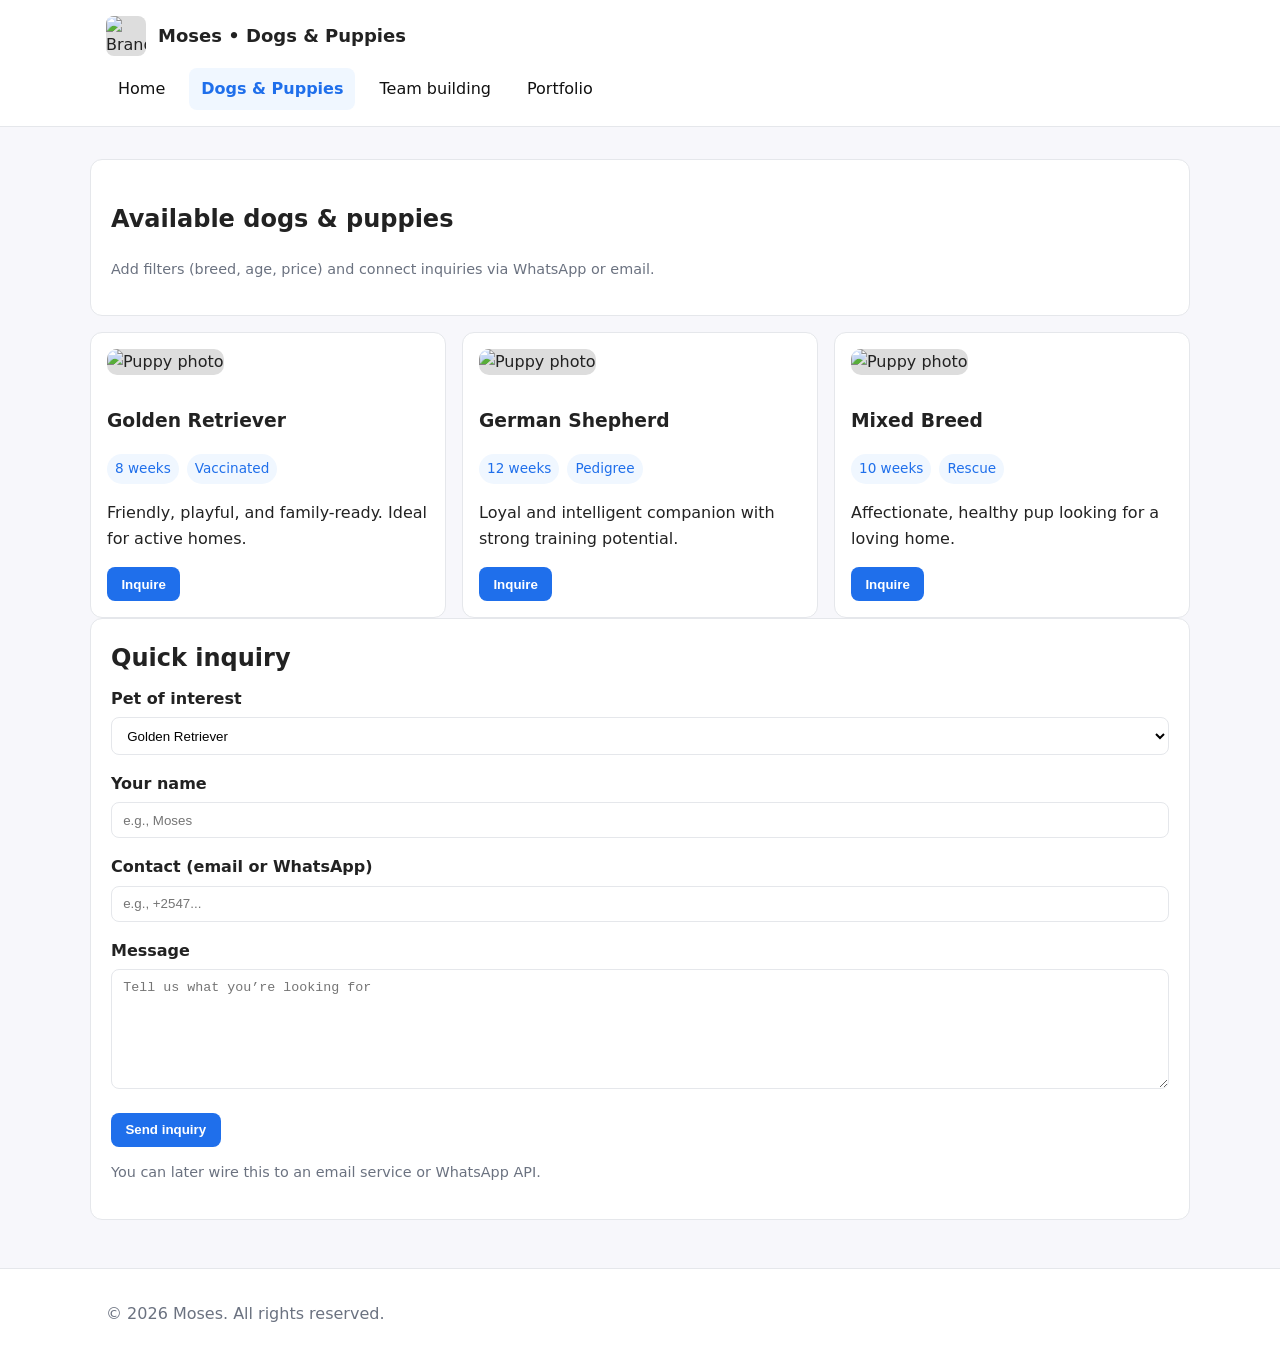
==== dogs.html @ 899905d6 "dogs" ====
<!doctype html>
<html lang="en">
<head>
  <meta charset="utf-8" />
  <meta name="viewport" content="width=device-width,initial-scale=1" />
  <title>Dogs & Puppies · Moses</title>
  <link rel="stylesheet" href="css/styles.css" />
</head>
<body>
  <header class="header">
    <div class="container">
      <div class="brand">
        <img src="images/logo.png" alt="Brand logo" />
        <div class="brand-title">Moses • Dogs & Puppies</div>
      </div>
      <nav class="nav" aria-label="Primary">
        <a href="index.html">Home</a>
        <a href="dogs.html" class="active">Dogs & Puppies</a>
        <a href="team.html">Team building</a>
        <a href="portfolio.html">Portfolio</a>
      </nav>
    </div>
  </header>

  <main class="main container">
    <section class="section">
      <h1>Available dogs & puppies</h1>
      <p class="helper">Add filters (breed, age, price) and connect inquiries via WhatsApp or email.</p>
    </section>

    <div class="grid">
      <article class="card col-4" aria-label="Listing">
        <img src="images/dog-1.jpg" alt="Puppy photo" />
        <h3>Golden Retriever</h3>
        <p><span class="badge">8 weeks</span><span class="badge">Vaccinated</span></p>
        <p>Friendly, playful, and family-ready. Ideal for active homes.</p>
        <button class="button">Inquire</button>
      </article>

      <article class="card col-4" aria-label="Listing">
        <img src="images/dog-2.jpg" alt="Puppy photo" />
        <h3>German Shepherd</h3>
        <p><span class="badge">12 weeks</span><span class="badge">Pedigree</span></p>
        <p>Loyal and intelligent companion with strong training potential.</p>
        <button class="button">Inquire</button>
      </article>

      <article class="card col-4" aria-label="Listing">
        <img src="images/dog-3.jpg" alt="Puppy photo" />
        <h3>Mixed Breed</h3>
        <p><span class="badge">10 weeks</span><span class="badge">Rescue</span></p>
        <p>Affectionate, healthy pup looking for a loving home.</p>
        <button class="button">Inquire</button>
      </article>
    </div>

    <section class="section">
      <h2>Quick inquiry</h2>
      <form aria-label="Inquiry form">
        <div class="field">
          <label for="pet">Pet of interest</label>
          <select id="pet" name="pet">
            <option value="golden-retriever">Golden Retriever</option>
            <option value="german-shepherd">German Shepherd</option>
            <option value="mixed-breed">Mixed Breed</option>
          </select>
        </div>
        <div class="field">
          <label for="name">Your name</label>
          <input id="name" type="text" name="name" placeholder="e.g., Moses" />
        </div>
        <div class="field">
          <label for="contact">Contact (email or WhatsApp)</label>
          <input id="contact" type="text" name="contact" placeholder="e.g., +2547..." />
        </div>
        <div class="field">
          <label for="message">Message</label>
          <textarea id="message" name="message" placeholder="Tell us what you’re looking for"></textarea>
        </div>
        <button class="button" type="submit">Send inquiry</button>
        <p class="helper">You can later wire this to an email service or WhatsApp API.</p>
      </form>
    </section>
  </main>

  <footer class="footer">
    <div class="container">© 2026 Moses. All rights reserved.</div>
  </footer>
</body>
</html>
---- css/styles.css ----
/* ====== Base reset & variables ====== */
* { box-sizing: border-box; }
html { font-size: 16px; }
body {
  margin: 0;
  font-family: system-ui, -apple-system, Segoe UI, Roboto, Ubuntu, "Helvetica Neue", Arial, sans-serif;
  color: #222;
  background: #f7f7fb;
  line-height: 1.6;
}

:root {
  --brand: #1f6feb;
  --brand-dark: #164ea8;
  --bg: #ffffff;
  --muted: #6b7280;
  --border: #e5e7eb;
  --accent: #f0f7ff;
  --maxw: 1100px;
}

/* ====== Layout ====== */
.header {
  background: var(--bg);
  border-bottom: 1px solid var(--border);
  position: sticky;
  top: 0;
  z-index: 50;
}
.container {
  max-width: var(--maxw);
  margin: 0 auto;
  padding: 1rem;
}
.brand {
  display: flex;
  align-items: center;
  gap: 0.75rem;
}
.brand img {
  width: 40px; height: 40px; border-radius: 8px; object-fit: cover; background: #ddd;
}
.brand-title {
  font-weight: 700;
  font-size: 1.125rem;
}

.nav {
  display: flex;
  gap: 0.75rem;
  flex-wrap: wrap;
  margin-top: 0.75rem;
}
.nav a {
  color: #111;
  text-decoration: none;
  padding: 0.5rem 0.75rem;
  border-radius: 8px;
}
.nav a:hover {
  background: var(--accent);
}
.nav a.active {
  color: var(--brand);
  background: var(--accent);
  font-weight: 600;
}

.main {
  padding: 2rem 0;
}
.section {
  background: var(--bg);
  border: 1px solid var(--border);
  border-radius: 12px;
  padding: 1.25rem;
  margin-bottom: 1rem;
}

.section h2 {
  margin: 0 0 0.5rem 0;
}

.grid {
  display: grid;
  grid-template-columns: repeat(12, 1fr);
  gap: 1rem;
}
.col-12 { grid-column: span 12; }
.col-6 { grid-column: span 6; }
.col-4 { grid-column: span 4; }
@media (max-width: 800px) {
  .col-6, .col-4 { grid-column: span 12; }
}

/* ====== Cards & forms ====== */
.card {
  border: 1px solid var(--border);
  border-radius: 12px;
  background: var(--bg);
  padding: 1rem;
}
.card img {
  width: 100%;
  height: 180px;
  object-fit: cover;
  border-radius: 10px;
  background: #ddd;
  margin-bottom: 0.75rem;
}
.badge {
  display: inline-block;
  padding: 0.25rem 0.5rem;
  border-radius: 999px;
  background: var(--accent);
  color: var(--brand);
  font-size: 0.85rem;
  margin-right: 0.5rem;
}

form .field {
  margin-bottom: 1rem;
}
label {
  display: block;
  font-weight: 600;
  margin-bottom: 0.35rem;
}
input[type="text"],
input[type="email"],
input[type="tel"],
select,
textarea {
  width: 100%;
  padding: 0.6rem 0.7rem;
  border: 1px solid var(--border);
  border-radius: 8px;
  background: #fff;
}
textarea { min-height: 120px; }

.button {
  display: inline-block;
  padding: 0.6rem 0.9rem;
  border-radius: 8px;
  border: none;
  background: var(--brand);
  color: #fff;
  font-weight: 600;
  cursor: pointer;
}
.button:hover { background: var(--brand-dark); }

.helper {
  color: var(--muted);
  font-size: 0.9rem;
}

/* ====== Footer ====== */
.footer {
  border-top: 1px solid var(--border);
  background: var(--bg);
  color: var(--muted);
  padding: 1rem 0;
}
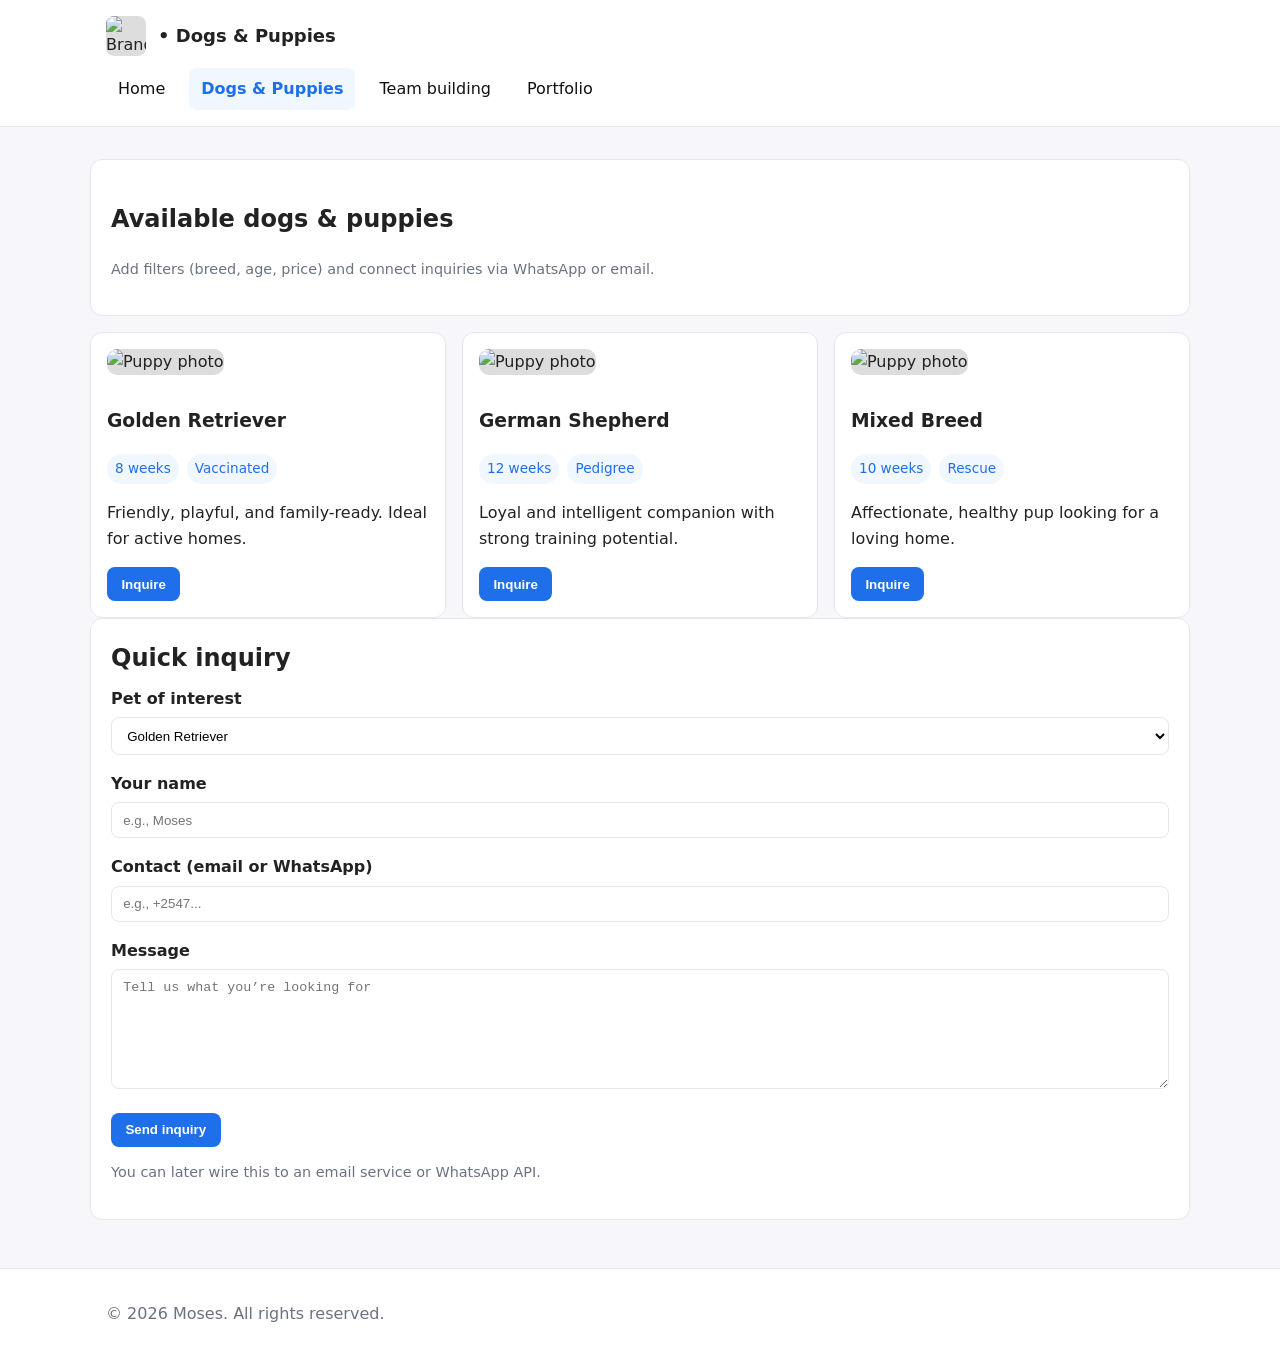
==== commit bd13cedd: "edit" ====
--- a/dogs.html
+++ b/dogs.html
@@ -3,7 +3,7 @@
 <head>
   <meta charset="utf-8" />
   <meta name="viewport" content="width=device-width,initial-scale=1" />
-  <title>Dogs & Puppies · Moses</title>
+  <title>Dogs & Puppies · </title>
   <link rel="stylesheet" href="css/styles.css" />
 </head>
 <body>
@@ -11,7 +11,7 @@
     <div class="container">
       <div class="brand">
         <img src="images/logo.png" alt="Brand logo" />
-        <div class="brand-title">Moses • Dogs & Puppies</div>
+        <div class="brand-title">• Dogs & Puppies</div>
       </div>
       <nav class="nav" aria-label="Primary">
         <a href="index.html">Home</a>
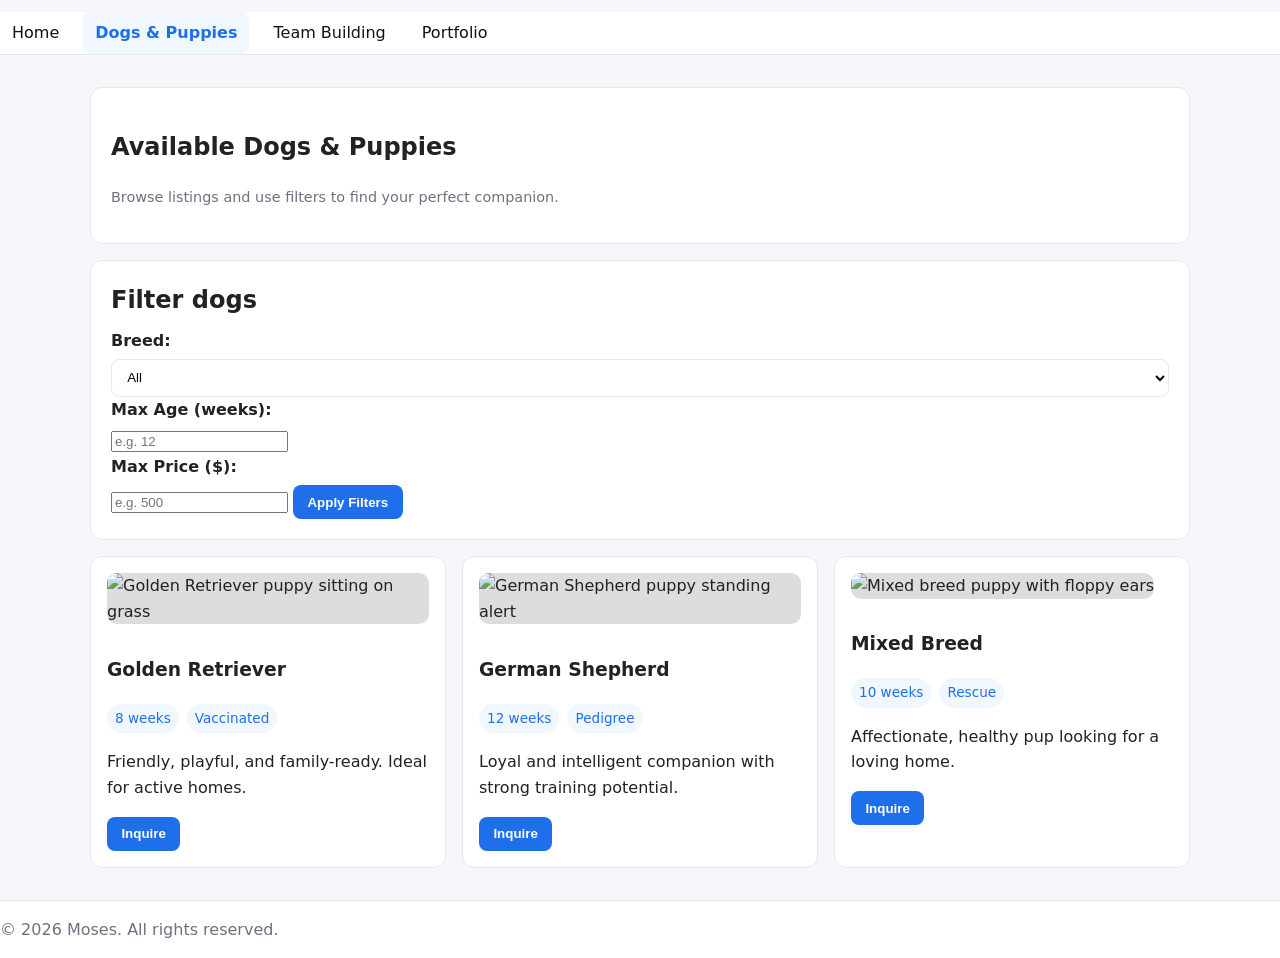
==== commit 0c58164b: "dog page" ====
--- a/dogs.html
+++ b/dogs.html
@@ -3,88 +3,141 @@
 <head>
   <meta charset="utf-8" />
   <meta name="viewport" content="width=device-width,initial-scale=1" />
-  <title>Dogs & Puppies · </title>
+  <title>Dogs & Puppies · Moses</title>
   <link rel="stylesheet" href="css/styles.css" />
 </head>
 <body>
+  <!-- Header + Nav -->
   <header class="header">
-    <div class="container">
-      <div class="brand">
-        <img src="images/logo.png" alt="Brand logo" />
-        <div class="brand-title">• Dogs & Puppies</div>
-      </div>
-      <nav class="nav" aria-label="Primary">
-        <a href="index.html">Home</a>
-        <a href="dogs.html" class="active">Dogs & Puppies</a>
-        <a href="team.html">Team building</a>
-        <a href="portfolio.html">Portfolio</a>
-      </nav>
-    </div>
+    <nav class="nav" aria-label="Primary navigation">
+      <a href="index.html">Home</a>
+      <a href="dogs.html">Dogs & Puppies</a>
+      <a href="team.html">Team Building</a>
+      <a href="portfolio.html">Portfolio</a>
+    </nav>
   </header>
 
+  <!-- Main content -->
   <main class="main container">
     <section class="section">
-      <h1>Available dogs & puppies</h1>
-      <p class="helper">Add filters (breed, age, price) and connect inquiries via WhatsApp or email.</p>
+      <h1>Available Dogs & Puppies</h1>
+      <p class="helper">Browse listings and use filters to find your perfect companion.</p>
     </section>
 
-    <div class="grid">
-      <article class="card col-4" aria-label="Listing">
-        <img src="images/dog-1.jpg" alt="Puppy photo" />
+    <!-- Filter controls -->
+    <section class="section" aria-label="Filter options">
+      <h2>Filter dogs</h2>
+      <label for="breed">Breed:</label>
+      <select id="breed">
+        <option value="">All</option>
+        <option value="golden-retriever">Golden Retriever</option>
+        <option value="german-shepherd">German Shepherd</option>
+        <option value="mixed-breed">Mixed Breed</option>
+      </select>
+
+      <label for="age">Max Age (weeks):</label>
+      <input type="number" id="age" placeholder="e.g. 12" />
+
+      <label for="price">Max Price ($):</label>
+      <input type="number" id="price" placeholder="e.g. 500" />
+
+      <button class="button" id="filterBtn">Apply Filters</button>
+    </section>
+
+    <!-- Dog listings -->
+    <div class="grid" aria-label="Dog listings">
+      <article class="card col-4" 
+               data-breed="golden-retriever" 
+               data-age="8" 
+               data-price="400"
+               aria-label="Golden Retriever puppy">
+        <img 
+          src="images/dog-1-small.jpg" 
+          srcset="images/dog-1-small.jpg 480w, images/dog-1-medium.jpg 800w, images/dog-1-large.jpg 1200w" 
+          sizes="(max-width: 600px) 480px, (max-width: 1000px) 800px, 1200px"
+          alt="Golden Retriever puppy sitting on grass"
+          loading="lazy" />
         <h3>Golden Retriever</h3>
         <p><span class="badge">8 weeks</span><span class="badge">Vaccinated</span></p>
         <p>Friendly, playful, and family-ready. Ideal for active homes.</p>
         <button class="button">Inquire</button>
       </article>
 
-      <article class="card col-4" aria-label="Listing">
-        <img src="images/dog-2.jpg" alt="Puppy photo" />
+      <article class="card col-4" 
+               data-breed="german-shepherd" 
+               data-age="12" 
+               data-price="600"
+               aria-label="German Shepherd puppy">
+        <img 
+          src="images/dog-2-small.jpg" 
+          srcset="images/dog-2-small.jpg 480w, images/dog-2-medium.jpg 800w, images/dog-2-large.jpg 1200w" 
+          sizes="(max-width: 600px) 480px, (max-width: 1000px) 800px, 1200px"
+          alt="German Shepherd puppy standing alert"
+          loading="lazy" />
         <h3>German Shepherd</h3>
         <p><span class="badge">12 weeks</span><span class="badge">Pedigree</span></p>
         <p>Loyal and intelligent companion with strong training potential.</p>
         <button class="button">Inquire</button>
       </article>
 
-      <article class="card col-4" aria-label="Listing">
-        <img src="images/dog-3.jpg" alt="Puppy photo" />
+      <article class="card col-4" 
+               data-breed="mixed-breed" 
+               data-age="10" 
+               data-price="250"
+               aria-label="Mixed breed puppy">
+        <img 
+          src="images/dog-3-small.jpg" 
+          srcset="images/dog-3-small.jpg 480w, images/dog-3-medium.jpg 800w, images/dog-3-large.jpg 1200w" 
+          sizes="(max-width: 600px) 480px, (max-width: 1000px) 800px, 1200px"
+          alt="Mixed breed puppy with floppy ears"
+          loading="lazy" />
         <h3>Mixed Breed</h3>
         <p><span class="badge">10 weeks</span><span class="badge">Rescue</span></p>
         <p>Affectionate, healthy pup looking for a loving home.</p>
         <button class="button">Inquire</button>
       </article>
     </div>
-
-    <section class="section">
-      <h2>Quick inquiry</h2>
-      <form aria-label="Inquiry form">
-        <div class="field">
-          <label for="pet">Pet of interest</label>
-          <select id="pet" name="pet">
-            <option value="golden-retriever">Golden Retriever</option>
-            <option value="german-shepherd">German Shepherd</option>
-            <option value="mixed-breed">Mixed Breed</option>
-          </select>
-        </div>
-        <div class="field">
-          <label for="name">Your name</label>
-          <input id="name" type="text" name="name" placeholder="e.g., Moses" />
-        </div>
-        <div class="field">
-          <label for="contact">Contact (email or WhatsApp)</label>
-          <input id="contact" type="text" name="contact" placeholder="e.g., +2547..." />
-        </div>
-        <div class="field">
-          <label for="message">Message</label>
-          <textarea id="message" name="message" placeholder="Tell us what you’re looking for"></textarea>
-        </div>
-        <button class="button" type="submit">Send inquiry</button>
-        <p class="helper">You can later wire this to an email service or WhatsApp API.</p>
-      </form>
-    </section>
   </main>
 
+  <!-- Footer -->
   <footer class="footer">
-    <div class="container">© 2026 Moses. All rights reserved.</div>
+    © 2026 Moses. All rights reserved.
   </footer>
+
+  <!-- Scripts -->
+  <script>
+    // Active nav state
+    document.addEventListener("DOMContentLoaded", () => {
+      const navLinks = document.querySelectorAll(".nav a");
+      const current = window.location.pathname.split("/").pop();
+      navLinks.forEach(link => {
+        if (link.getAttribute("href") === current) {
+          link.classList.add("active");
+        } else {
+          link.classList.remove("active");
+        }
+      });
+    });
+
+    // Filters
+    document.getElementById("filterBtn").addEventListener("click", () => {
+      const breed = document.getElementById("breed").value;
+      const age = parseInt(document.getElementById("age").value);
+      const price = parseInt(document.getElementById("price").value);
+
+      document.querySelectorAll(".card").forEach(card => {
+        const cardBreed = card.dataset.breed;
+        const cardAge = parseInt(card.dataset.age);
+        const cardPrice = parseInt(card.dataset.price);
+
+        let visible = true;
+        if (breed && cardBreed !== breed) visible = false;
+        if (age && cardAge > age) visible = false;
+        if (price && cardPrice > price) visible = false;
+
+        card.style.display = visible ? "block" : "none";
+      });
+    });
+  </script>
 </body>
 </html>
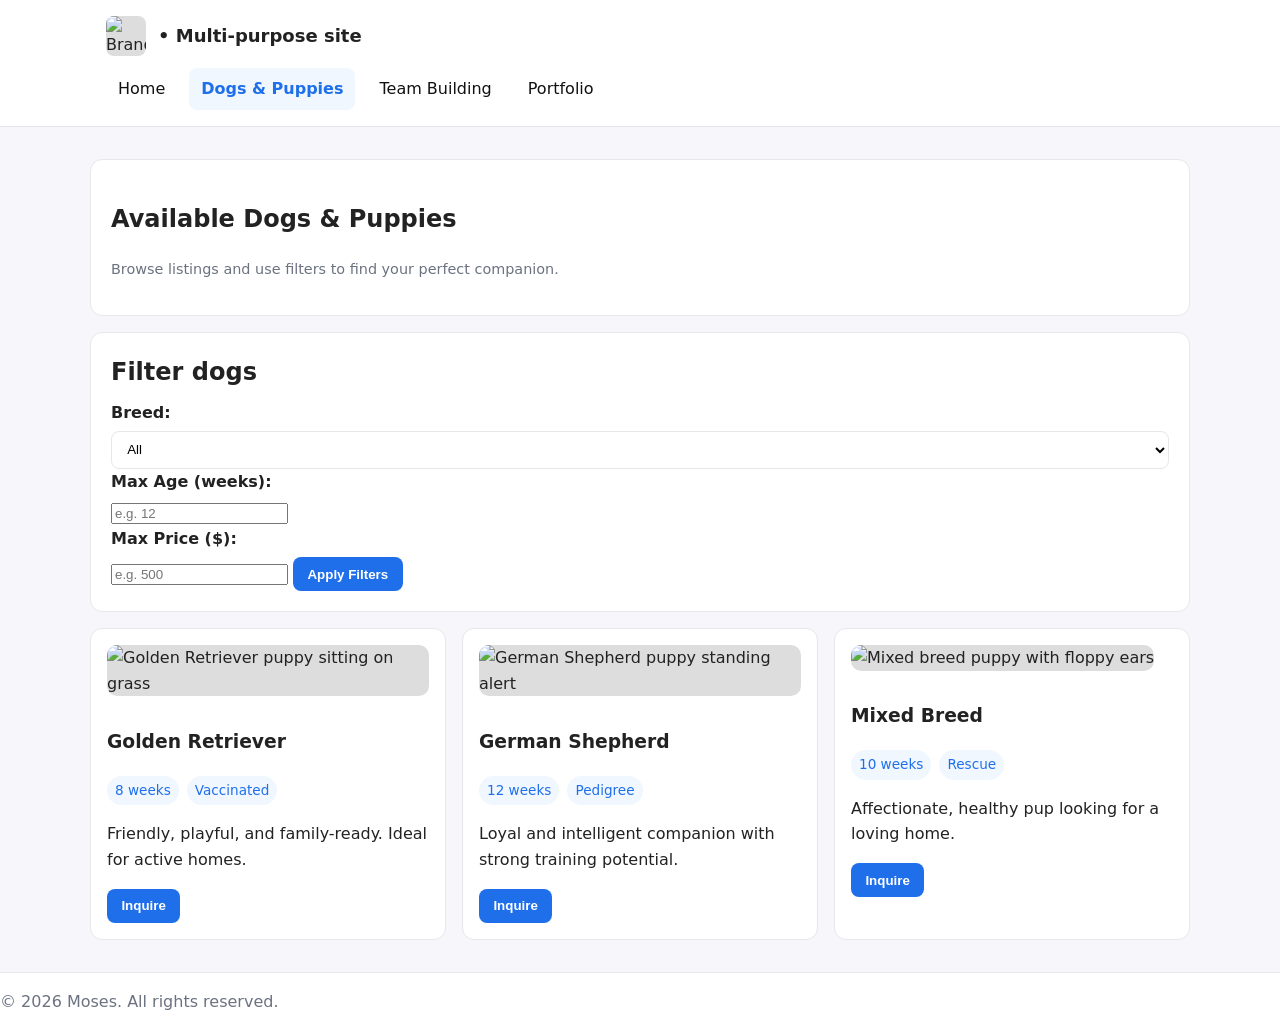
==== commit 1dcc5d3b: "portfolio page" ====
--- a/dogs.html
+++ b/dogs.html
@@ -7,15 +7,23 @@
   <link rel="stylesheet" href="css/styles.css" />
 </head>
 <body>
-  <!-- Header + Nav -->
-  <header class="header">
-    <nav class="nav" aria-label="Primary navigation">
-      <a href="index.html">Home</a>
-      <a href="dogs.html">Dogs & Puppies</a>
-      <a href="team.html">Team Building</a>
-      <a href="portfolio.html">Portfolio</a>
-    </nav>
-  </header>
+  <!-- header Start -->
+    <header class="header">
+        <div class="container">
+            <div class="brand" aria-label="Site branding">
+                <img src="images/logo.png" alt="Brand logo">
+                <div class="brand-title">• Multi-purpose site</div>
+            </div>
+
+            <nav class="nav" aria-label="Primary">
+                <a href="index.html" class="active">Home</a>
+                <a href="dogs.html">Dogs & Puppies</a>
+                <a href="team.html">Team Building</a>
+                <a href="portfolio.html">Portfolio</a>
+            </nav>
+        </div>
+    </header>
+<!-- header End -->
 
   <!-- Main content -->
   <main class="main container">
